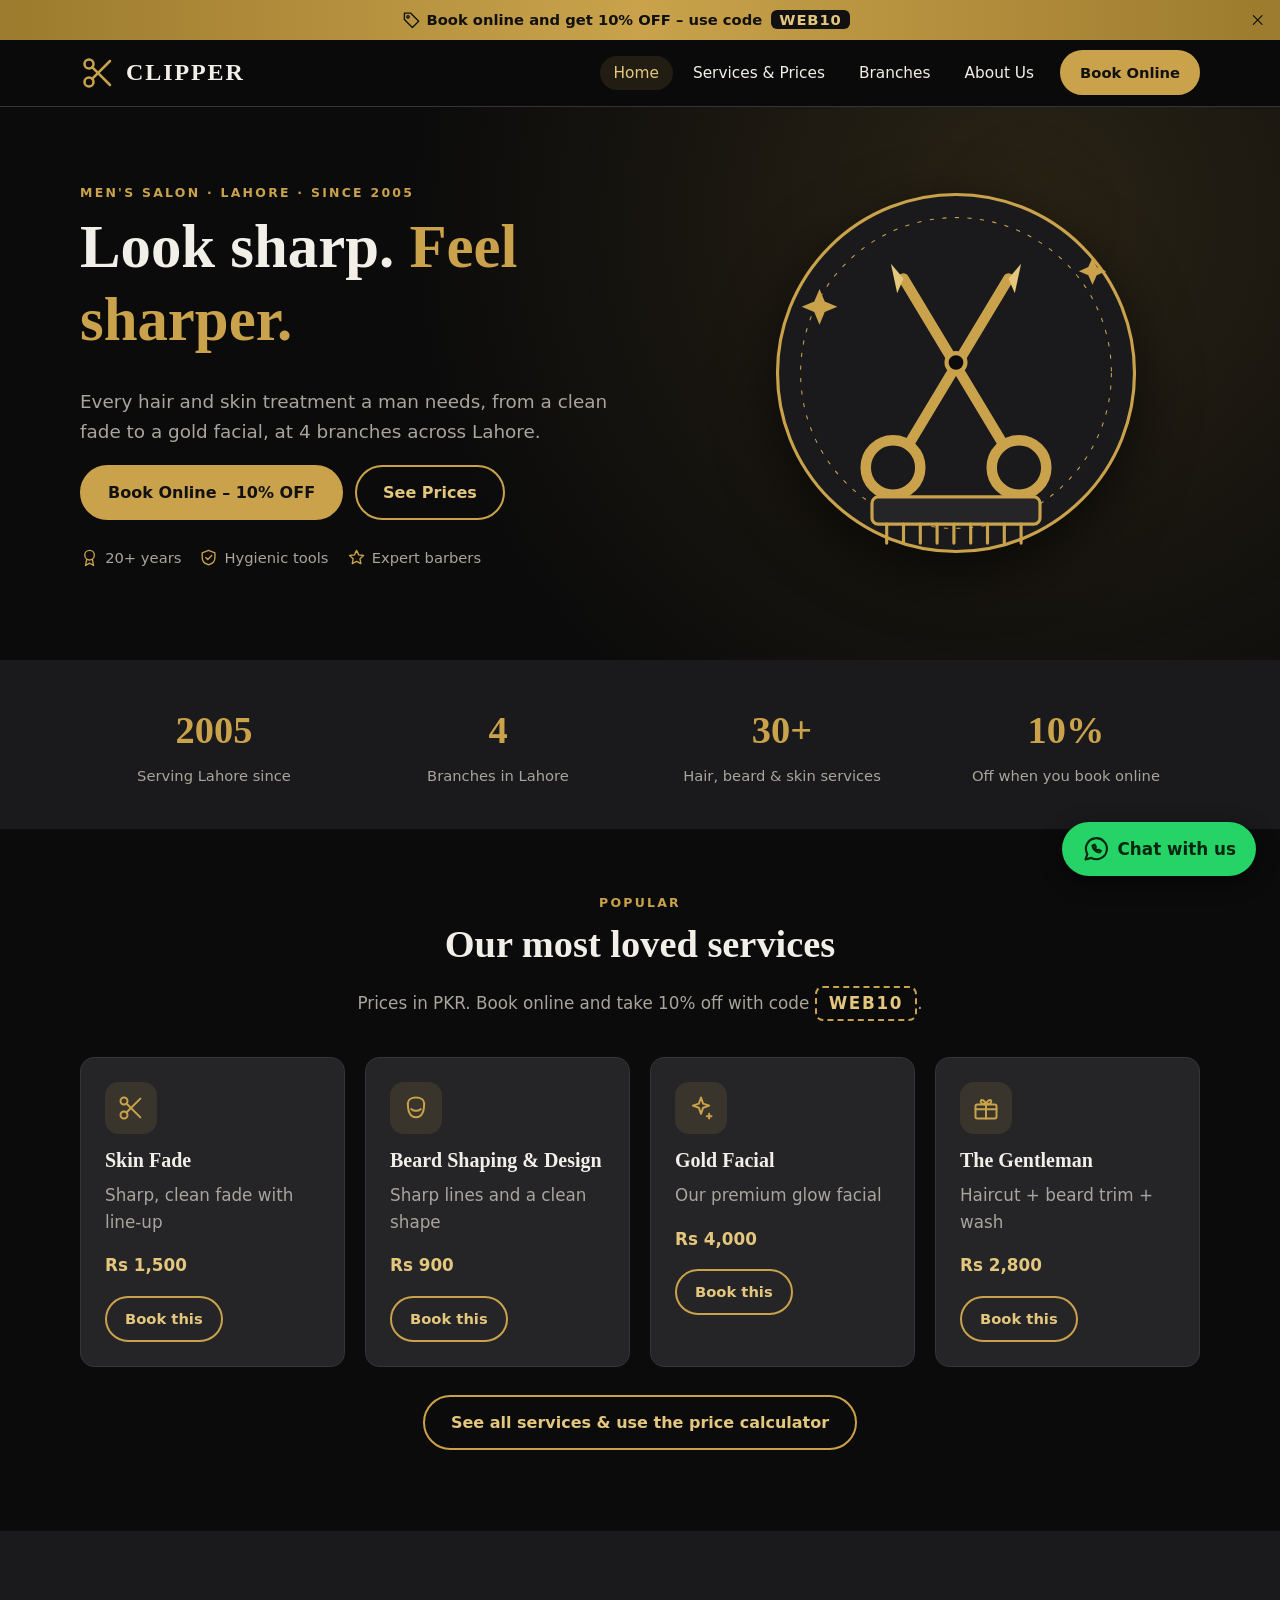
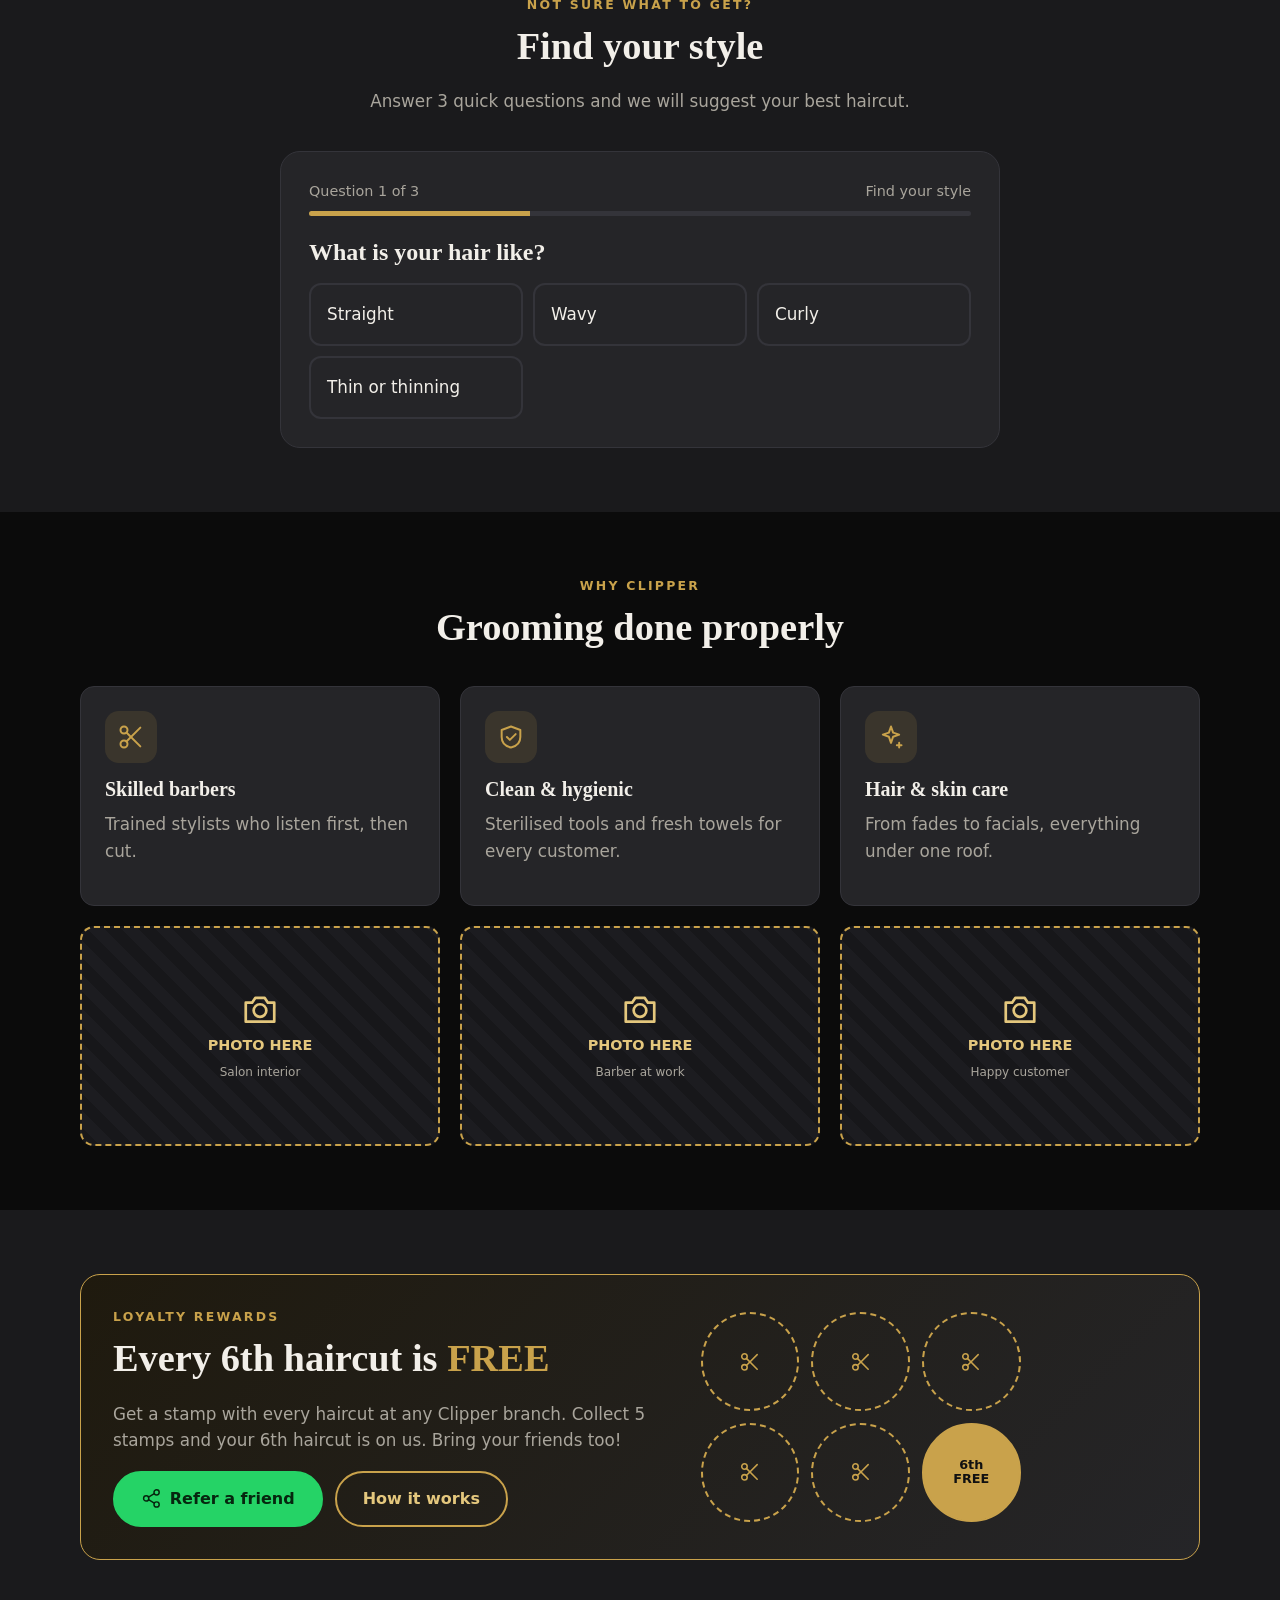
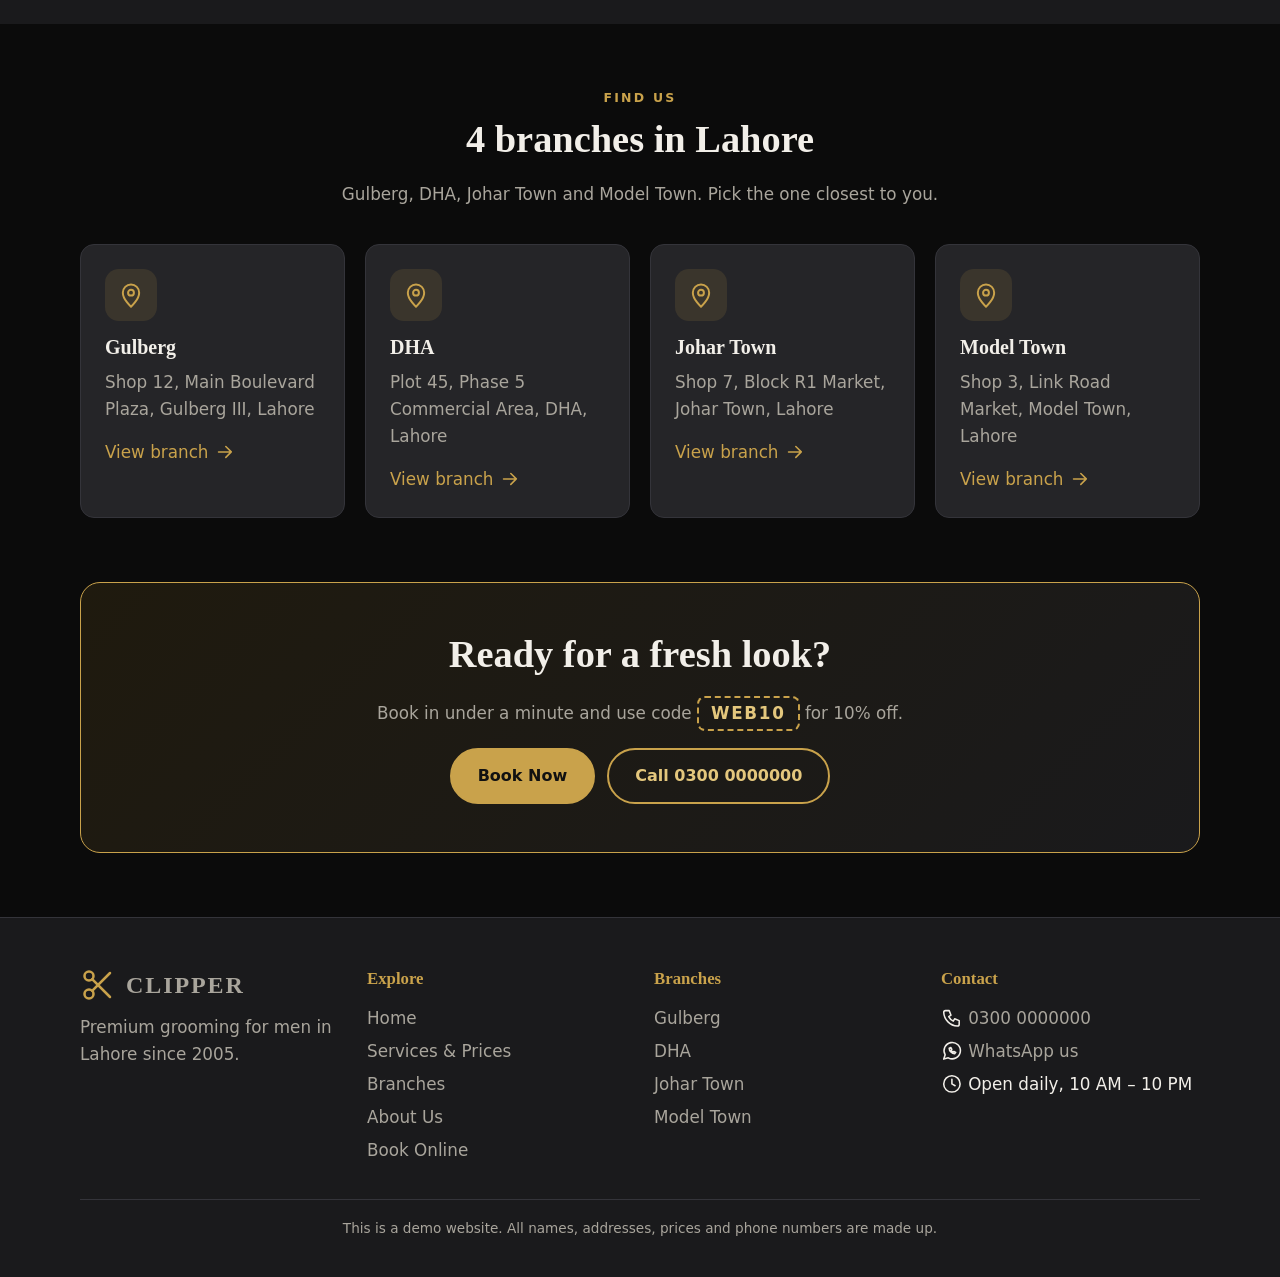
==== index.html @ 81476000 "First version of Clipper website Co-Authored-By: Claude Sonnet 5.5 <noreply@anthropic.com>" ====
<!DOCTYPE html>
<html lang="en">
<head>
  <meta charset="UTF-8">
  <meta name="viewport" content="width=device-width, initial-scale=1">
  <title>Clipper – Men's Salon in Lahore</title>
  <meta name="description" content="Clipper men's salon, Lahore. Haircuts, beard and skin care since 2005. 4 branches. Book online and get 10% off.">
  <link rel="stylesheet" href="css/style.css">
</head>
<body data-page="home">
  <div id="site-header"></div>

  <main>
    <!-- HERO -->
    <section class="hero">
      <div class="container hero-grid">
        <div class="reveal">
          <span class="eyebrow">Men's Salon · Lahore · Since 2005</span>
          <h1>Look sharp. <span class="gold">Feel sharper.</span></h1>
          <p class="lead">Every hair and skin treatment a man needs, from a clean fade to a gold facial, at 4 branches across Lahore.</p>
          <div class="btn-row">
            <a class="btn" href="book.html">Book Online – 10% OFF</a>
            <a class="btn ghost" href="services.html">See Prices</a>
          </div>
          <div class="trust">
            <span data-icon="award"> 20+ years</span>
            <span data-icon="shield"> Hygienic tools</span>
            <span data-icon="star"> Expert barbers</span>
          </div>
        </div>
        <div class="hero-art reveal d2">
          <!-- PHOTO SPOT (optional): replace this drawing with a real photo, e.g. <img src="images/hero.jpg" alt="Barber at work"> -->
          <svg viewBox="0 0 400 400" role="img" aria-label="Gold scissors and comb illustration">
            <circle cx="200" cy="200" r="170" fill="#1a1a1c" stroke="#c9a24b" stroke-width="3"/>
            <circle cx="200" cy="200" r="148" fill="none" stroke="#c9a24b" stroke-width="1" stroke-dasharray="4 8"/>
            <g stroke="#c9a24b" stroke-width="10" stroke-linecap="round" fill="none">
              <circle cx="140" cy="290" r="26"/>
              <circle cx="260" cy="290" r="26"/>
              <path d="M155 268 L250 110 M245 268 L150 110"/>
            </g>
            <g fill="#e4c77d"><path d="M250 110 L262 96 L256 124z"/><path d="M150 110 L138 96 L144 124z"/></g>
            <circle cx="200" cy="190" r="9" fill="#0b0b0b" stroke="#c9a24b" stroke-width="4"/>
            <rect x="120" y="318" width="160" height="26" rx="6" fill="#252528" stroke="#c9a24b" stroke-width="3"/>
            <g stroke="#c9a24b" stroke-width="3" stroke-linecap="round"><path d="M134 344v18M150 344v18M166 344v18M182 344v18M198 344v18M214 344v18M230 344v18M246 344v18M262 344v18"/></g>
            <g fill="#c9a24b"><path d="M70 120l5 12 12 5-12 5-5 12-5-12-12-5 12-5z"/><path d="M330 90l4 9 9 4-9 4-4 9-4-9-9-4 9-4z"/></g>
          </svg>
        </div>
      </div>
    </section>

    <!-- STATS -->
    <section class="section alt" style="padding:40px 0">
      <div class="container stats">
        <div class="stat reveal"><b data-count="2005" data-suffix="">0</b><span>Serving Lahore since</span></div>
        <div class="stat reveal d1"><b data-count="4">0</b><span>Branches in Lahore</span></div>
        <div class="stat reveal d2"><b data-count="30" data-suffix="+">0</b><span>Hair, beard &amp; skin services</span></div>
        <div class="stat reveal d3"><b data-count="10" data-suffix="%">0</b><span>Off when you book online</span></div>
      </div>
    </section>

    <!-- POPULAR SERVICES -->
    <section class="section">
      <div class="container">
        <div class="section-head reveal"><span class="eyebrow">Popular</span><h2>Our most loved services</h2>
          <p>Prices in PKR. Book online and take 10% off with code <span class="code-chip">WEB10</span>.</p></div>
        <div class="grid cols-4" id="popular"></div>
        <p style="text-align:center;margin-top:28px" class="reveal"><a class="btn ghost" href="services.html">See all services &amp; use the price calculator</a></p>
      </div>
    </section>

    <!-- QUIZ -->
    <section class="section alt">
      <div class="container">
        <div class="section-head reveal"><span class="eyebrow">Not sure what to get?</span><h2>Find your style</h2>
          <p>Answer 3 quick questions and we will suggest your best haircut.</p></div>
        <div class="quiz reveal" id="quiz" aria-live="polite"></div>
      </div>
    </section>

    <!-- WHY US + PHOTO SPOTS -->
    <section class="section">
      <div class="container">
        <div class="section-head reveal"><span class="eyebrow">Why Clipper</span><h2>Grooming done properly</h2></div>
        <div class="grid cols-3">
          <div class="card reveal"><div class="big-icon" data-icon="scissors"></div><h3>Skilled barbers</h3><p class="muted">Trained stylists who listen first, then cut.</p></div>
          <div class="card reveal d1"><div class="big-icon" data-icon="shield"></div><h3>Clean &amp; hygienic</h3><p class="muted">Sterilised tools and fresh towels for every customer.</p></div>
          <div class="card reveal d2"><div class="big-icon" data-icon="sparkle"></div><h3>Hair &amp; skin care</h3><p class="muted">From fades to facials, everything under one roof.</p></div>
        </div>
        <div class="grid cols-3" style="margin-top:20px">
          <!-- PHOTO SPOT: replace each box below with <img src="images/your-photo.jpg" alt="description"> -->
          <div class="photo-slot reveal" data-icon="camera"><strong>PHOTO HERE</strong><small>Salon interior</small></div>
          <div class="photo-slot reveal d1" data-icon="camera"><strong>PHOTO HERE</strong><small>Barber at work</small></div>
          <div class="photo-slot reveal d2" data-icon="camera"><strong>PHOTO HERE</strong><small>Happy customer</small></div>
        </div>
      </div>
    </section>

    <!-- LOYALTY -->
    <section class="section alt">
      <div class="container">
        <div class="loyalty reveal">
          <div>
            <span class="eyebrow">Loyalty rewards</span>
            <h2>Every 6th haircut is <span class="gold">FREE</span></h2>
            <p class="muted">Get a stamp with every haircut at any Clipper branch. Collect 5 stamps and your 6th haircut is on us. Bring your friends too!</p>
            <div class="btn-row">
              <button type="button" class="btn green" data-refer data-icon="share"> Refer a friend</button>
              <a class="btn ghost" href="about.html#loyalty">How it works</a>
            </div>
          </div>
          <div class="stamps" aria-label="Loyalty card: 5 stamps then a free haircut">
            <div class="stamp" data-icon="scissors"></div><div class="stamp" data-icon="scissors"></div><div class="stamp" data-icon="scissors"></div>
            <div class="stamp" data-icon="scissors"></div><div class="stamp" data-icon="scissors"></div><div class="stamp free">6th<br>FREE</div>
          </div>
        </div>
      </div>
    </section>

    <!-- BRANCHES -->
    <section class="section">
      <div class="container">
        <div class="section-head reveal"><span class="eyebrow">Find us</span><h2>4 branches in Lahore</h2><p>Gulberg, DHA, Johar Town and Model Town. Pick the one closest to you.</p></div>
        <div class="grid cols-4" id="branchTeaser"></div>
      </div>
    </section>

    <!-- FINAL CALL TO ACTION -->
    <section class="section" style="padding-top:0">
      <div class="container">
        <div class="cta reveal">
          <h2>Ready for a fresh look?</h2>
          <p class="muted">Book in under a minute and use code <span class="code-chip">WEB10</span> for 10% off.</p>
          <div class="btn-row"><a class="btn" href="book.html">Book Now</a><a class="btn ghost" href="tel:+923000000000">Call 0300 0000000</a></div>
        </div>
      </div>
    </section>
  </main>

  <div id="site-footer"></div>
  <script src="js/data.js"></script>
  <script src="js/services.js"></script>
  <script src="js/quiz.js"></script>
  <script src="js/branches.js"></script>
  <script src="js/main.js"></script>
</body>
</html>
---- css/style.css ----
/* ==========================================================
   CLIPPER – styles
   Colours live in :root so you can change the whole look here.
   ========================================================== */
:root {
  --black: #0b0b0b;
  --charcoal: #1a1a1c;
  --charcoal-2: #252528;
  --line: #34343a;
  --gold: #c9a24b;
  --gold-light: #e4c77d;
  --text: #f2efe9;
  --muted: #a9a59c;
  --green: #25d366;
  --danger: #e5675b;
  --radius: 14px;
  --shadow: 0 10px 30px rgba(0, 0, 0, .45);
}

*, *::before, *::after { box-sizing: border-box; }
html { scroll-behavior: smooth; }
body {
  margin: 0;
  font-family: "Segoe UI", system-ui, -apple-system, Roboto, Arial, sans-serif;
  font-size: 1.05rem;
  line-height: 1.6;
  background: var(--black);
  color: var(--text);
  overflow-x: hidden;
}
img, svg { max-width: 100%; }
a { color: var(--gold-light); }
h1, h2, h3 { font-family: Georgia, "Times New Roman", serif; line-height: 1.2; margin: 0 0 .5em; }
h1 { font-size: clamp(2.1rem, 7vw, 3.8rem); }
h2 { font-size: clamp(1.7rem, 4.5vw, 2.4rem); }
h3 { font-size: 1.25rem; }
p { margin: 0 0 1em; }
.container { width: min(1120px, 100% - 32px); margin-inline: auto; }
.section { padding: 64px 0; }
.section.alt { background: var(--charcoal); }
.section-head { text-align: center; max-width: 640px; margin: 0 auto 36px; }
.section-head p { color: var(--muted); }
.eyebrow { color: var(--gold); text-transform: uppercase; letter-spacing: .18em; font-size: .78rem; font-weight: 700; display: block; margin-bottom: 8px; }
.gold { color: var(--gold); }
.muted { color: var(--muted); }
.icon { width: 1.3em; height: 1.3em; vertical-align: -.25em; fill: none; stroke: currentColor; stroke-width: 1.7; stroke-linecap: round; stroke-linejoin: round; }
.sr-only { position: absolute; width: 1px; height: 1px; overflow: hidden; clip: rect(0 0 0 0); }
:focus-visible { outline: 3px solid var(--gold-light); outline-offset: 2px; }

/* ---------- Buttons ---------- */
.btn {
  display: inline-flex; align-items: center; justify-content: center; gap: 8px;
  padding: 13px 26px; border-radius: 999px; border: 2px solid var(--gold);
  background: var(--gold); color: #111; font-weight: 700; font-size: 1rem;
  text-decoration: none; cursor: pointer; font-family: inherit;
  transition: transform .2s, background .2s, color .2s, box-shadow .2s;
}
.btn:hover { transform: translateY(-2px); box-shadow: 0 8px 20px rgba(201, 162, 75, .3); background: var(--gold-light); }
.btn.ghost { background: transparent; color: var(--gold-light); }
.btn.ghost:hover { background: rgba(201, 162, 75, .12); }
.btn.green { background: var(--green); border-color: var(--green); color: #06260f; }
.btn.small { padding: 9px 18px; font-size: .92rem; }
.btn[disabled] { opacity: .45; cursor: not-allowed; transform: none; box-shadow: none; }
.btn-row { display: flex; flex-wrap: wrap; gap: 12px; }

/* ---------- Offer banner ---------- */
.offer-banner {
  background: linear-gradient(90deg, #9c7b2e, var(--gold), #9c7b2e);
  color: #111; text-align: center; padding: 8px 44px 8px 16px;
  font-weight: 600; font-size: .92rem; position: relative;
}
.offer-banner button {
  position: absolute; right: 8px; top: 50%; transform: translateY(-50%);
  background: transparent; border: 0; color: #111; cursor: pointer; padding: 6px; border-radius: 50%;
}
.offer-banner button:hover { background: rgba(0, 0, 0, .15); }
.offer-banner b { background: #111; color: var(--gold-light); padding: 1px 8px; border-radius: 6px; margin-left: 4px; letter-spacing: .06em; }

/* ---------- Header ---------- */
.site-header { position: sticky; top: 0; z-index: 50; background: rgba(11, 11, 11, .92); backdrop-filter: blur(10px); border-bottom: 1px solid var(--line); }
.nav { display: flex; align-items: center; justify-content: space-between; height: 66px; }
.logo { display: flex; align-items: center; gap: 10px; text-decoration: none; color: var(--text); font-family: Georgia, serif; font-size: 1.5rem; font-weight: 700; letter-spacing: .08em; }
.logo .icon { color: var(--gold); width: 1.5em; height: 1.5em; }
.nav-links { display: flex; align-items: center; gap: 6px; list-style: none; margin: 0; padding: 0; }
.nav-links a { color: var(--text); text-decoration: none; padding: 8px 14px; border-radius: 999px; font-size: .96rem; }
.nav-links a:hover { color: var(--gold-light); }
.nav-links a.active { color: var(--gold-light); background: rgba(201, 162, 75, .12); }
.nav-links .btn { color: #111; margin-left: 6px; }
.menu-btn { display: none; background: none; border: 1px solid var(--line); color: var(--text); border-radius: 10px; padding: 8px; cursor: pointer; }

@media (max-width: 860px) {
  .menu-btn { display: block; }
  .nav-links {
    position: absolute; left: 0; right: 0; top: 66px; flex-direction: column; align-items: stretch;
    background: var(--charcoal); padding: 12px 16px 20px; border-bottom: 1px solid var(--line);
    display: none;
  }
  .nav-links.open { display: flex; }
  .nav-links a { padding: 12px 14px; }
  .nav-links .btn { margin: 8px 0 0; }
}

/* ---------- Hero ---------- */
.hero { position: relative; padding: 56px 0 70px; background: radial-gradient(circle at 80% 20%, rgba(201, 162, 75, .16), transparent 55%), var(--black); overflow: hidden; }
.hero-grid { display: grid; gap: 36px; align-items: center; }
@media (min-width: 860px) { .hero-grid { grid-template-columns: 1.1fr .9fr; } }
.hero p.lead { font-size: 1.15rem; color: var(--muted); max-width: 540px; }
.hero-art { max-width: 420px; margin-inline: auto; width: 100%; }
.hero-art svg { width: 100%; height: auto; filter: drop-shadow(0 18px 30px rgba(0, 0, 0, .6)); animation: float 6s ease-in-out infinite; }
@keyframes float { 50% { transform: translateY(-10px); } }
.trust { display: flex; flex-wrap: wrap; gap: 18px; margin-top: 26px; color: var(--muted); font-size: .92rem; }
.trust span { display: inline-flex; align-items: center; gap: 6px; }
.trust .icon { color: var(--gold); }
.page-hero { padding: 48px 0 36px; text-align: center; background: radial-gradient(circle at 50% 0, rgba(201, 162, 75, .14), transparent 60%), var(--black); border-bottom: 1px solid var(--line); }
.page-hero p { color: var(--muted); max-width: 560px; margin-inline: auto; }

/* ---------- Cards / grids ---------- */
.grid { display: grid; gap: 20px; }
.grid.cols-2 { grid-template-columns: repeat(auto-fit, minmax(280px, 1fr)); }
.grid.cols-3 { grid-template-columns: repeat(auto-fit, minmax(240px, 1fr)); }
.grid.cols-4 { grid-template-columns: repeat(auto-fit, minmax(220px, 1fr)); }
.card { background: var(--charcoal-2); border: 1px solid var(--line); border-radius: var(--radius); padding: 24px; transition: transform .25s, border-color .25s; }
.section.alt .card { background: var(--black); }
.card:hover { transform: translateY(-4px); border-color: var(--gold); }
.card .big-icon { width: 52px; height: 52px; border-radius: 14px; background: rgba(201, 162, 75, .13); color: var(--gold); display: grid; place-items: center; margin-bottom: 14px; }
.card .big-icon .icon { width: 28px; height: 28px; }
.price-tag { color: var(--gold-light); font-weight: 700; }
.stats { display: grid; grid-template-columns: repeat(auto-fit, minmax(150px, 1fr)); gap: 16px; text-align: center; }
.stat b { display: block; font-family: Georgia, serif; font-size: 2.4rem; color: var(--gold); }
.stat span { color: var(--muted); font-size: .92rem; }

/* ---------- Photo placeholders ---------- */
.photo-slot {
  min-height: 220px; border: 2px dashed var(--gold); border-radius: var(--radius);
  background: repeating-linear-gradient(45deg, #17171a, #17171a 12px, #1c1c20 12px, #1c1c20 24px);
  display: flex; flex-direction: column; align-items: center; justify-content: center; gap: 6px;
  color: var(--gold-light); text-align: center; padding: 16px; font-size: .9rem;
}
.photo-slot .icon { width: 38px; height: 38px; }
.photo-slot small { color: var(--muted); }
.photo-slot.tall { min-height: 340px; }

/* ---------- Tabs ---------- */
.tabs { display: flex; gap: 8px; overflow-x: auto; padding-bottom: 6px; margin-bottom: 22px; scrollbar-width: thin; }
.tab { flex: 0 0 auto; background: var(--charcoal-2); color: var(--text); border: 1px solid var(--line); padding: 10px 20px; border-radius: 999px; cursor: pointer; font: inherit; font-weight: 600; }
.tab:hover { border-color: var(--gold); }
.tab[aria-selected="true"] { background: var(--gold); color: #111; border-color: var(--gold); }
.services-layout { display: grid; gap: 28px; align-items: start; }
@media (min-width: 900px) { .services-layout { grid-template-columns: 1.5fr 1fr; } }
.service-list { display: grid; gap: 10px; }
.service-row {
  display: flex; align-items: center; gap: 14px; background: var(--charcoal-2); border: 1px solid var(--line);
  border-radius: 12px; padding: 14px 16px; cursor: pointer; transition: border-color .2s, background .2s;
}
.service-row:hover { border-color: var(--gold); }
.service-row.checked { border-color: var(--gold); background: rgba(201, 162, 75, .1); }
.service-row input { width: 22px; height: 22px; accent-color: var(--gold); flex: 0 0 auto; }
.service-row .info { flex: 1; min-width: 0; }
.service-row .info strong { display: block; }
.service-row .info small { color: var(--muted); }
.service-row .price { color: var(--gold-light); font-weight: 700; white-space: nowrap; }
.calc { background: var(--charcoal-2); border: 1px solid var(--gold); border-radius: var(--radius); padding: 24px; }
@media (min-width: 900px) { .calc { position: sticky; top: 90px; } }
.calc ul { list-style: none; margin: 0 0 14px; padding: 0; max-height: 220px; overflow-y: auto; }
.calc li { display: flex; justify-content: space-between; gap: 10px; padding: 6px 0; border-bottom: 1px dashed var(--line); font-size: .95rem; }
.calc .empty { color: var(--muted); font-style: italic; border: 0; }
.calc .line { display: flex; justify-content: space-between; padding: 4px 0; }
.calc .line.total { font-size: 1.5rem; font-weight: 700; color: var(--gold-light); border-top: 1px solid var(--line); margin-top: 8px; padding-top: 12px; }
.calc .save { background: rgba(37, 211, 102, .12); color: #7be7a1; border-radius: 10px; padding: 8px 12px; margin: 10px 0 16px; font-size: .93rem; text-align: center; }
.calc .btn { width: 100%; }
.link-btn { background: none; border: 0; color: var(--muted); text-decoration: underline; cursor: pointer; font: inherit; margin-top: 10px; width: 100%; }

/* ---------- Booking stepper ---------- */
.booking { max-width: 760px; margin-inline: auto; }
.progress { display: flex; justify-content: space-between; position: relative; margin-bottom: 30px; }
.progress::before { content: ""; position: absolute; left: 7%; right: 7%; top: 17px; height: 3px; background: var(--line); }
.progress-fill { position: absolute; left: 7%; top: 17px; height: 3px; background: var(--gold); transition: width .4s; width: 0; }
.dot { position: relative; z-index: 1; text-align: center; flex: 1; font-size: .82rem; color: var(--muted); }
.dot i { display: grid; place-items: center; width: 36px; height: 36px; margin: 0 auto 6px; border-radius: 50%; background: var(--charcoal-2); border: 2px solid var(--line); font-style: normal; font-weight: 700; transition: .3s; }
.dot.done i, .dot.current i { background: var(--gold); border-color: var(--gold); color: #111; }
.dot.current { color: var(--gold-light); }
.step { display: none; animation: fadeUp .45s both; }
.step.active { display: block; }
@keyframes fadeUp { from { opacity: 0; transform: translateY(16px); } to { opacity: 1; transform: none; } }
.choice-grid { display: grid; gap: 12px; grid-template-columns: repeat(auto-fit, minmax(220px, 1fr)); }
.choice { background: var(--charcoal-2); border: 2px solid var(--line); border-radius: 12px; padding: 16px; cursor: pointer; text-align: left; color: var(--text); font: inherit; transition: .2s; }
.choice:hover { border-color: var(--gold); }
.choice.selected { border-color: var(--gold); background: rgba(201, 162, 75, .12); }
.choice small { color: var(--muted); display: block; }
.group-title { color: var(--gold); text-transform: uppercase; letter-spacing: .12em; font-size: .8rem; margin: 22px 0 8px; font-weight: 700; }
.slots { display: grid; grid-template-columns: repeat(auto-fill, minmax(96px, 1fr)); gap: 8px; }
.slot { padding: 10px 6px; border-radius: 10px; background: var(--charcoal-2); border: 1px solid var(--line); color: var(--text); font: inherit; cursor: pointer; }
.slot:hover:not(:disabled) { border-color: var(--gold); }
.slot.selected { background: var(--gold); color: #111; border-color: var(--gold); font-weight: 700; }
.slot:disabled { opacity: .3; cursor: not-allowed; text-decoration: line-through; }
label.field { display: block; font-weight: 600; margin: 14px 0 6px; }
input[type="text"], input[type="date"], input[type="tel"] {
  width: 100%; padding: 13px 14px; border-radius: 10px; border: 1px solid var(--line);
  background: var(--charcoal-2); color: var(--text); font: inherit; color-scheme: dark;
}
input[type="text"]:focus, input[type="date"]:focus { border-color: var(--gold); outline: none; }
.step-nav { display: flex; justify-content: space-between; gap: 12px; margin-top: 28px; }
.error { color: var(--danger); min-height: 1.5em; margin-top: 12px; font-weight: 600; }
.summary { background: var(--charcoal-2); border: 1px solid var(--gold); border-radius: var(--radius); padding: 20px; margin-top: 20px; }
.summary .line { display: flex; justify-content: space-between; gap: 12px; padding: 4px 0; }
.summary .line span:first-child { color: var(--muted); }
.summary .line span:last-child { text-align: right; }
.mini-total { position: sticky; bottom: 0; background: var(--black); border-top: 1px solid var(--line); padding: 10px 0; margin-top: 16px; display: flex; justify-content: space-between; font-weight: 700; }
.code-chip { display: inline-block; border: 2px dashed var(--gold); color: var(--gold-light); padding: 2px 12px; border-radius: 8px; font-weight: 700; letter-spacing: .1em; }

/* ---------- Quiz ---------- */
.quiz { max-width: 720px; margin-inline: auto; background: var(--charcoal-2); border: 1px solid var(--line); border-radius: 20px; padding: 28px; }
.quiz-top { display: flex; justify-content: space-between; color: var(--muted); font-size: .9rem; margin-bottom: 8px; }
.quiz-bar { height: 5px; background: var(--line); border-radius: 5px; overflow: hidden; margin-bottom: 22px; }
.quiz-bar div { height: 100%; width: 0; background: var(--gold); transition: width .4s; }
.quiz h3 { font-size: 1.5rem; }
.quiz-options { display: grid; gap: 10px; grid-template-columns: repeat(auto-fit, minmax(200px, 1fr)); margin-top: 16px; }
.quiz-result { text-align: center; animation: fadeUp .5s both; }
.quiz-result svg { width: 180px; height: auto; margin: 0 auto 8px; display: block; }

/* ---------- Branch finder ---------- */
.finder { display: grid; gap: 24px; }
@media (min-width: 900px) { .finder { grid-template-columns: 1fr 1.2fr; } }
.area-buttons { display: flex; flex-wrap: wrap; gap: 8px; margin-bottom: 16px; }
.branch-card h3 { color: var(--gold-light); }
.branch-card ul { list-style: none; padding: 0; margin: 0 0 18px; }
.branch-card li { display: flex; gap: 10px; padding: 7px 0; }
.branch-card li .icon { color: var(--gold); flex: 0 0 auto; margin-top: 3px; }
.map-box { border-radius: var(--radius); overflow: hidden; border: 1px solid var(--line); min-height: 340px; background: var(--charcoal-2); }
.map-box iframe { width: 100%; height: 100%; min-height: 340px; border: 0; display: block; }

/* ---------- Loyalty ---------- */
.loyalty { background: linear-gradient(135deg, #1f1a0e, var(--charcoal-2)); border: 1px solid var(--gold); border-radius: 20px; padding: 32px; display: grid; gap: 28px; align-items: center; }
@media (min-width: 800px) { .loyalty { grid-template-columns: 1.2fr 1fr; } }
.stamps { display: grid; grid-template-columns: repeat(3, 1fr); gap: 12px; max-width: 320px; }
.stamp { aspect-ratio: 1; border-radius: 50%; border: 2px dashed var(--gold); display: grid; place-items: center; color: var(--gold); font-weight: 700; }
.stamp.free { background: var(--gold); color: #111; border-style: solid; font-size: .8rem; text-align: center; line-height: 1.1; animation: pulse 2s infinite; }
@keyframes pulse { 50% { box-shadow: 0 0 0 10px rgba(201, 162, 75, 0); } 0% { box-shadow: 0 0 0 0 rgba(201, 162, 75, .5); } }

/* ---------- CTA, footer ---------- */
.cta { text-align: center; background: linear-gradient(135deg, #1f1a0e, var(--charcoal)); border: 1px solid var(--gold); border-radius: 20px; padding: 48px 20px; }
.cta .btn-row { justify-content: center; }
.site-footer { background: var(--charcoal); border-top: 1px solid var(--line); padding: 48px 0 24px; margin-top: 0; }
.footer-grid { display: grid; gap: 28px; grid-template-columns: repeat(auto-fit, minmax(200px, 1fr)); }
.site-footer h4 { color: var(--gold); margin: 0 0 10px; font-family: Georgia, serif; }
.site-footer ul { list-style: none; padding: 0; margin: 0; }
.site-footer li { padding: 3px 0; }
.site-footer a { color: var(--muted); text-decoration: none; }
.site-footer a:hover { color: var(--gold-light); }
.demo-note { border-top: 1px solid var(--line); margin-top: 32px; padding-top: 18px; text-align: center; color: var(--muted); font-size: .85rem; }

/* ---------- Floating WhatsApp ---------- */
.wa-float {
  position: fixed; right: 16px; bottom: 16px; z-index: 60; display: flex; align-items: center; gap: 8px;
  background: var(--green); color: #06260f; text-decoration: none; font-weight: 700;
  width: 54px; height: 54px; border-radius: 50%; justify-content: center;
  box-shadow: 0 6px 20px rgba(0, 0, 0, .5); transition: transform .2s;
}
.wa-float:hover { transform: scale(1.08); }
.wa-float .icon { width: 28px; height: 28px; stroke-width: 1.8; }
.wa-float span { display: none; }
@media (min-width: 700px) {
  .wa-float { width: auto; height: auto; border-radius: 999px; padding: 13px 20px; right: 24px; bottom: 24px; }
  .wa-float span { display: inline; }
}

/* ---------- Scroll animation ---------- */
.reveal { opacity: 0; transform: translateY(26px); transition: opacity .7s ease, transform .7s ease; }
.reveal.in { opacity: 1; transform: none; }
.reveal.d1 { transition-delay: .1s; } .reveal.d2 { transition-delay: .2s; } .reveal.d3 { transition-delay: .3s; }
@media (prefers-reduced-motion: reduce) {
  html { scroll-behavior: auto; }
  .reveal { opacity: 1; transform: none; transition: none; }
  .hero-art svg, .stamp.free { animation: none; }
}
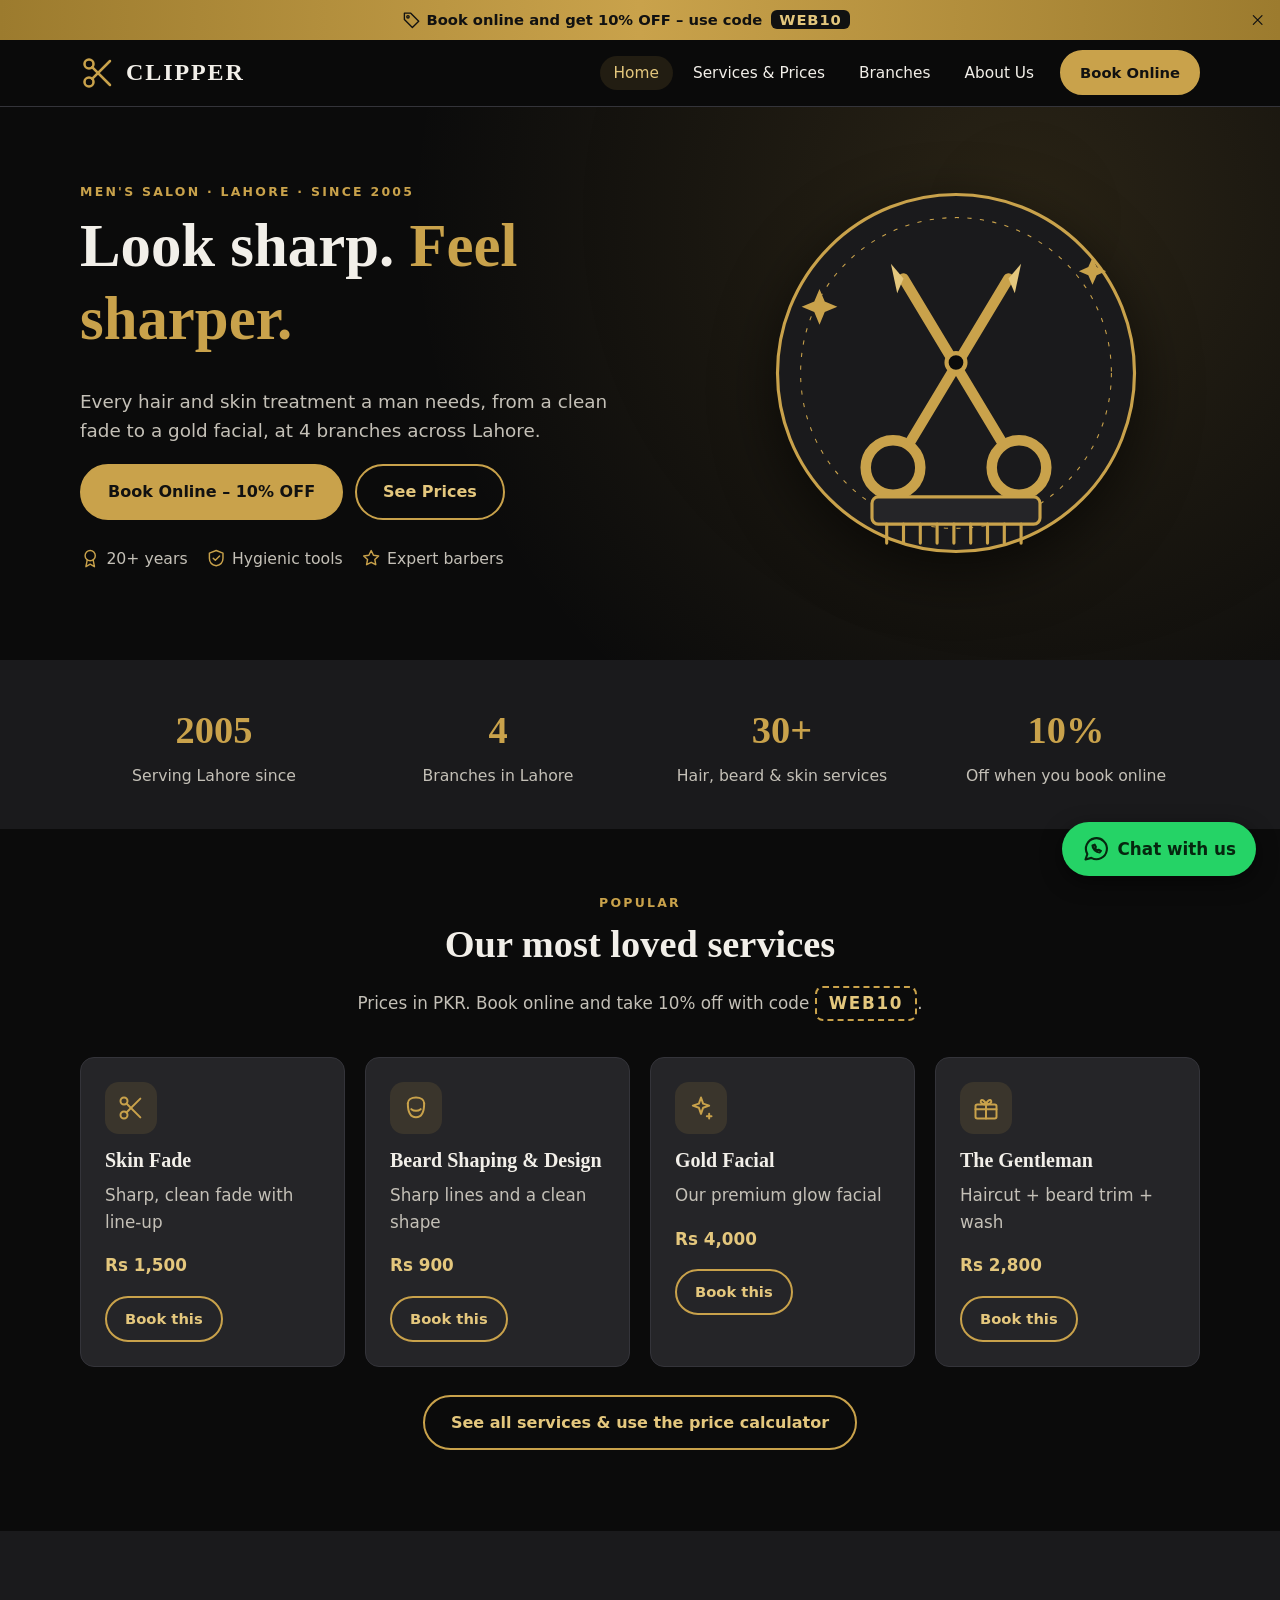
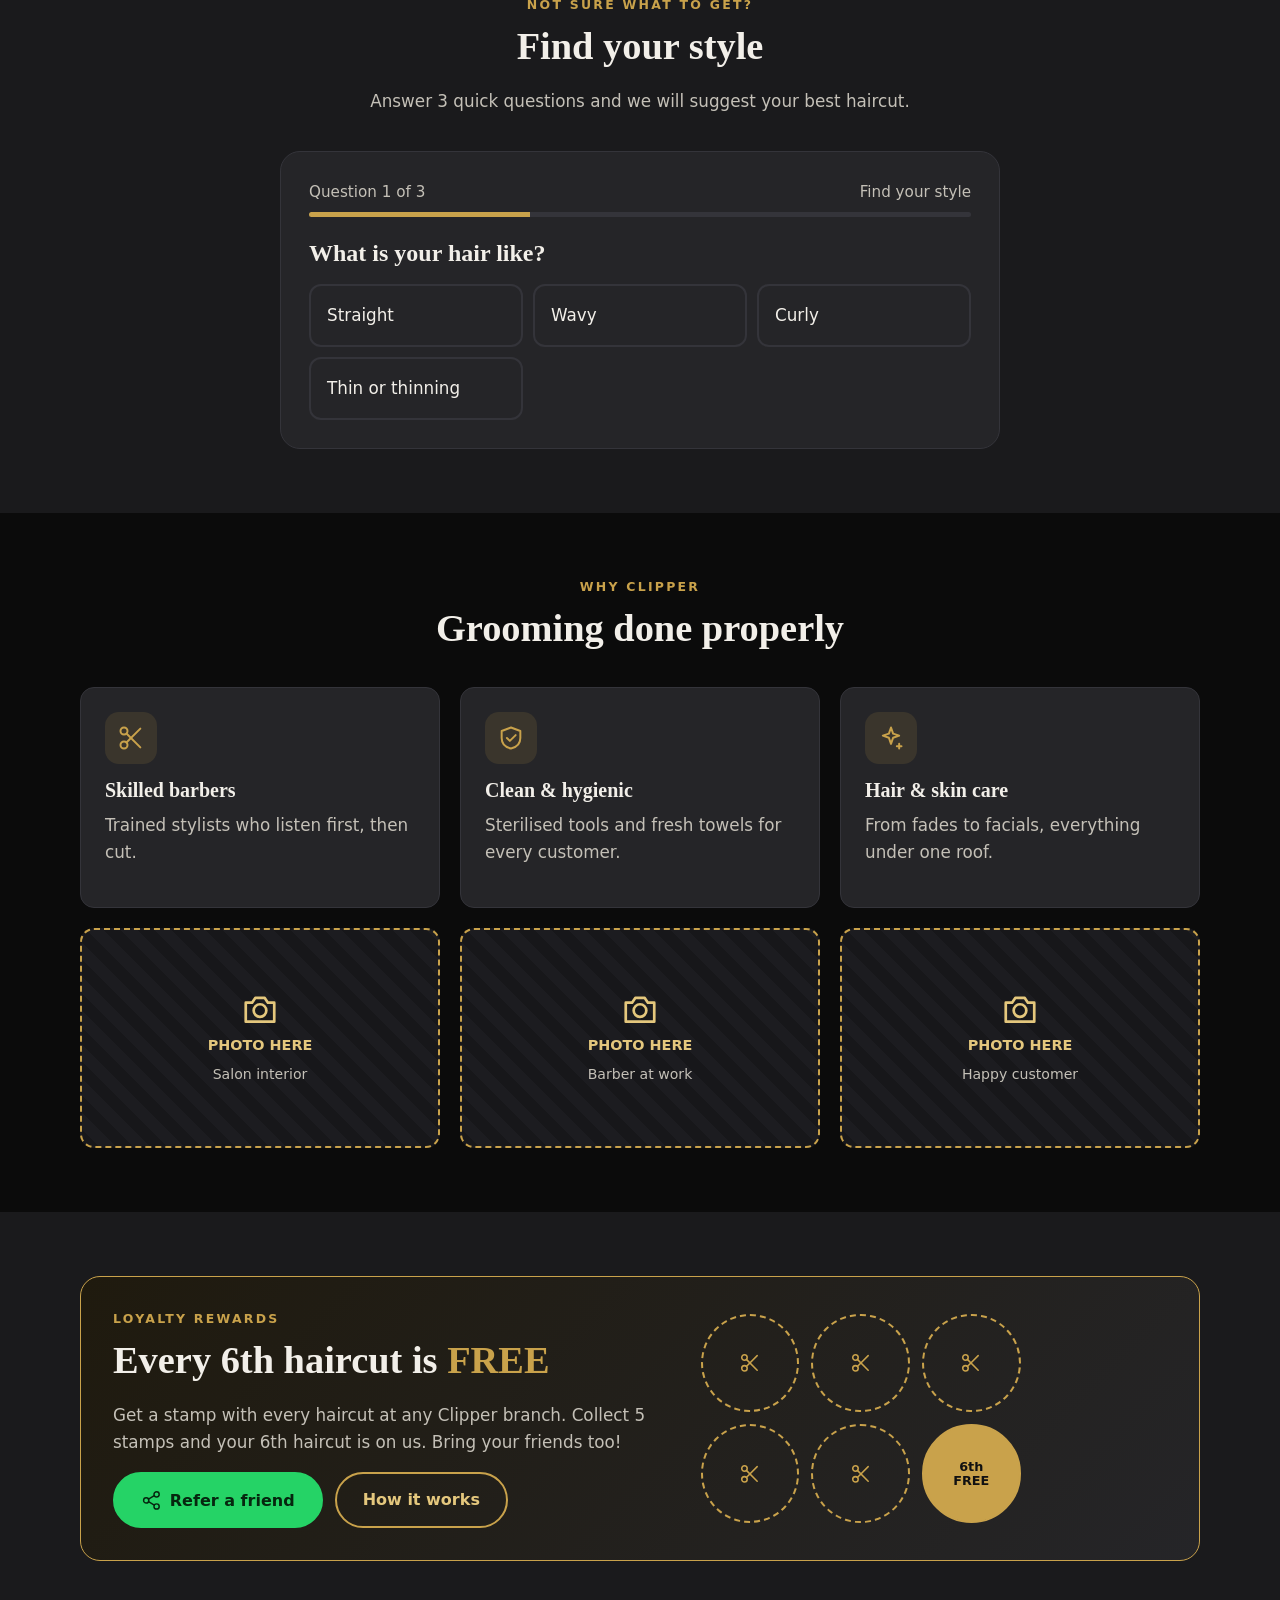
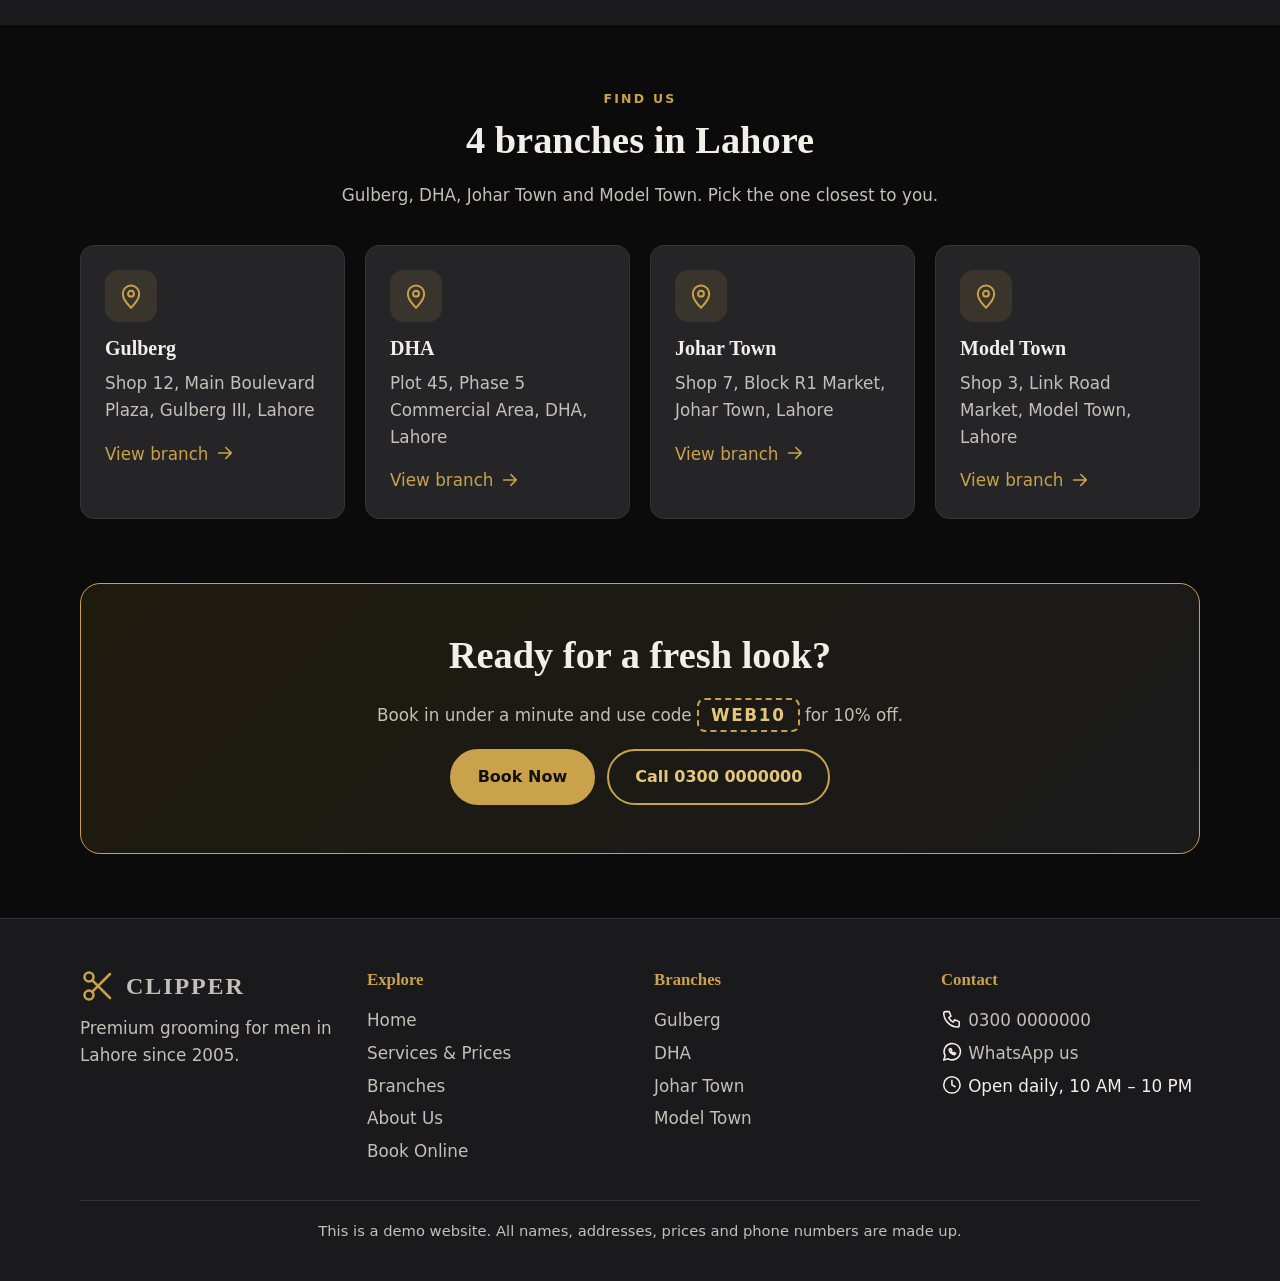
==== commit 6d207643: "Fix quiz buttons, maps, phone layout, time slots, counter, text contrast and booking tabs Co-Authore" ====
--- a/index.html
+++ b/index.html
@@ -51,7 +51,7 @@
     <!-- STATS -->
     <section class="section alt" style="padding:40px 0">
       <div class="container stats">
-        <div class="stat reveal"><b data-count="2005" data-suffix="">0</b><span>Serving Lahore since</span></div>
+        <div class="stat reveal"><b>2005</b><span>Serving Lahore since</span></div>
         <div class="stat reveal d1"><b data-count="4">0</b><span>Branches in Lahore</span></div>
         <div class="stat reveal d2"><b data-count="30" data-suffix="+">0</b><span>Hair, beard &amp; skin services</span></div>
         <div class="stat reveal d3"><b data-count="10" data-suffix="%">0</b><span>Off when you book online</span></div>
--- a/css/style.css
+++ b/css/style.css
@@ -10,7 +10,7 @@
   --gold: #c9a24b;
   --gold-light: #e4c77d;
   --text: #f2efe9;
-  --muted: #a9a59c;
+  --muted: #c4c0b7;
   --green: #25d366;
   --danger: #e5675b;
   --radius: 14px;
@@ -108,7 +108,7 @@
 .hero-art { max-width: 420px; margin-inline: auto; width: 100%; }
 .hero-art svg { width: 100%; height: auto; filter: drop-shadow(0 18px 30px rgba(0, 0, 0, .6)); animation: float 6s ease-in-out infinite; }
 @keyframes float { 50% { transform: translateY(-10px); } }
-.trust { display: flex; flex-wrap: wrap; gap: 18px; margin-top: 26px; color: var(--muted); font-size: .92rem; }
+.trust { display: flex; flex-wrap: wrap; gap: 18px; margin-top: 26px; color: var(--muted); font-size: .98rem; }
 .trust span { display: inline-flex; align-items: center; gap: 6px; }
 .trust .icon { color: var(--gold); }
 .page-hero { padding: 48px 0 36px; text-align: center; background: radial-gradient(circle at 50% 0, rgba(201, 162, 75, .14), transparent 60%), var(--black); border-bottom: 1px solid var(--line); }
@@ -127,7 +127,7 @@
 .price-tag { color: var(--gold-light); font-weight: 700; }
 .stats { display: grid; grid-template-columns: repeat(auto-fit, minmax(150px, 1fr)); gap: 16px; text-align: center; }
 .stat b { display: block; font-family: Georgia, serif; font-size: 2.4rem; color: var(--gold); }
-.stat span { color: var(--muted); font-size: .92rem; }
+.stat span { color: var(--muted); font-size: .98rem; }
 
 /* ---------- Photo placeholders ---------- */
 .photo-slot {
@@ -137,7 +137,7 @@
   color: var(--gold-light); text-align: center; padding: 16px; font-size: .9rem;
 }
 .photo-slot .icon { width: 38px; height: 38px; }
-.photo-slot small { color: var(--muted); }
+.photo-slot small { color: var(--muted); font-size: .88rem; }
 .photo-slot.tall { min-height: 340px; }
 
 /* ---------- Tabs ---------- */
@@ -145,6 +145,7 @@
 .tab { flex: 0 0 auto; background: var(--charcoal-2); color: var(--text); border: 1px solid var(--line); padding: 10px 20px; border-radius: 999px; cursor: pointer; font: inherit; font-weight: 600; }
 .tab:hover { border-color: var(--gold); }
 .tab[aria-selected="true"] { background: var(--gold); color: #111; border-color: var(--gold); }
+@media (max-width: 600px) { .tabs { flex-wrap: wrap; overflow-x: visible; } }
 .services-layout { display: grid; gap: 28px; align-items: start; }
 @media (min-width: 900px) { .services-layout { grid-template-columns: 1.5fr 1fr; } }
 .service-list { display: grid; gap: 10px; }
@@ -157,7 +158,7 @@
 .service-row input { width: 22px; height: 22px; accent-color: var(--gold); flex: 0 0 auto; }
 .service-row .info { flex: 1; min-width: 0; }
 .service-row .info strong { display: block; }
-.service-row .info small { color: var(--muted); }
+.service-row .info small { color: var(--muted); font-size: .92rem; }
 .service-row .price { color: var(--gold-light); font-weight: 700; white-space: nowrap; }
 .calc { background: var(--charcoal-2); border: 1px solid var(--gold); border-radius: var(--radius); padding: 24px; }
 @media (min-width: 900px) { .calc { position: sticky; top: 90px; } }
@@ -186,7 +187,7 @@
 .choice { background: var(--charcoal-2); border: 2px solid var(--line); border-radius: 12px; padding: 16px; cursor: pointer; text-align: left; color: var(--text); font: inherit; transition: .2s; }
 .choice:hover { border-color: var(--gold); }
 .choice.selected { border-color: var(--gold); background: rgba(201, 162, 75, .12); }
-.choice small { color: var(--muted); display: block; }
+.choice small { color: var(--muted); display: block; font-size: .92rem; }
 .group-title { color: var(--gold); text-transform: uppercase; letter-spacing: .12em; font-size: .8rem; margin: 22px 0 8px; font-weight: 700; }
 .slots { display: grid; grid-template-columns: repeat(auto-fill, minmax(96px, 1fr)); gap: 8px; }
 .slot { padding: 10px 6px; border-radius: 10px; background: var(--charcoal-2); border: 1px solid var(--line); color: var(--text); font: inherit; cursor: pointer; }
@@ -210,13 +211,13 @@
 
 /* ---------- Quiz ---------- */
 .quiz { max-width: 720px; margin-inline: auto; background: var(--charcoal-2); border: 1px solid var(--line); border-radius: 20px; padding: 28px; }
-.quiz-top { display: flex; justify-content: space-between; color: var(--muted); font-size: .9rem; margin-bottom: 8px; }
+.quiz-top { display: flex; justify-content: space-between; color: var(--muted); font-size: .95rem; margin-bottom: 8px; }
 .quiz-bar { height: 5px; background: var(--line); border-radius: 5px; overflow: hidden; margin-bottom: 22px; }
 .quiz-bar div { height: 100%; width: 0; background: var(--gold); transition: width .4s; }
 .quiz h3 { font-size: 1.5rem; }
 .quiz-options { display: grid; gap: 10px; grid-template-columns: repeat(auto-fit, minmax(200px, 1fr)); margin-top: 16px; }
 .quiz-result { text-align: center; animation: fadeUp .5s both; }
-.quiz-result svg { width: 180px; height: auto; margin: 0 auto 8px; display: block; }
+.quiz-result > svg { width: 180px; height: auto; margin: 0 auto 8px; display: block; }
 
 /* ---------- Branch finder ---------- */
 .finder { display: grid; gap: 24px; }
@@ -247,7 +248,7 @@
 .site-footer li { padding: 3px 0; }
 .site-footer a { color: var(--muted); text-decoration: none; }
 .site-footer a:hover { color: var(--gold-light); }
-.demo-note { border-top: 1px solid var(--line); margin-top: 32px; padding-top: 18px; text-align: center; color: var(--muted); font-size: .85rem; }
+.demo-note { border-top: 1px solid var(--line); margin-top: 32px; padding-top: 18px; text-align: center; color: var(--muted); font-size: .92rem; }
 
 /* ---------- Floating WhatsApp ---------- */
 .wa-float {
@@ -259,6 +260,12 @@
 .wa-float:hover { transform: scale(1.08); }
 .wa-float .icon { width: 28px; height: 28px; stroke-width: 1.8; }
 .wa-float span { display: none; }
+/* Phones: keep room for the round button so it never covers text */
+@media (max-width: 699px) {
+  html { scroll-padding-bottom: 86px; }
+  .site-footer { padding-bottom: 86px; }
+  .mini-total { padding-right: 70px; }
+}
 @media (min-width: 700px) {
   .wa-float { width: auto; height: auto; border-radius: 999px; padding: 13px 20px; right: 24px; bottom: 24px; }
   .wa-float span { display: inline; }
